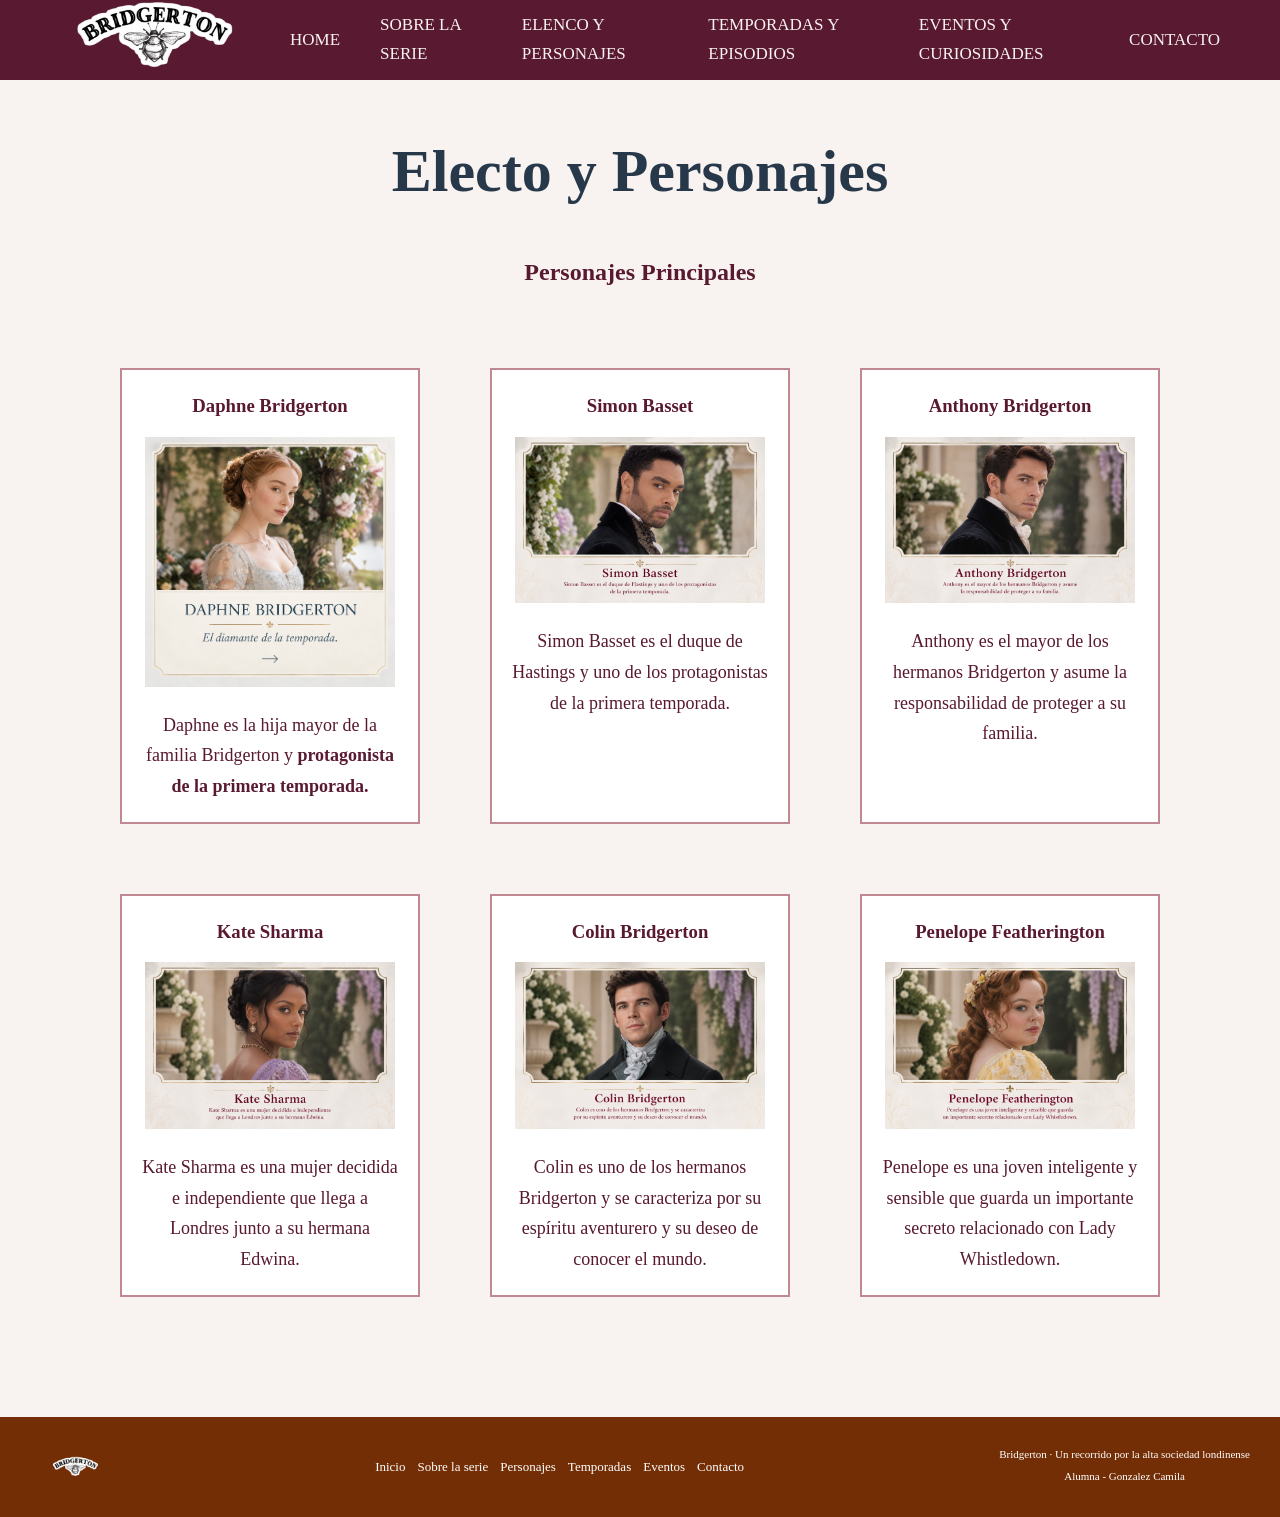
==== pages/personajes.html @ 9362765f "Add files via upload" ====
<!DOCTYPE html>
<html lang="es">
<head>
    <meta charset="UTF-8">
    <meta name="viewport" content="width=device-width, initial-scale=1.0">
    <title> ELENCO Y PERSONAJES</title>
    <link rel="stylesheet" href="../css/global.css">
   <link rel="stylesheet" href="../css/personajes.css">
   <link rel="icon" type="image/png" href="../Img/logo.png">

</head>

<body>
    <header>
   <nav>
   <a href="../index.html"><img class="logo" src="../Img/logo.png" alt="Logo de Bridgerton"></a>
    <a href="../index.html">HOME</a>
    <a href="sinapsis.html">SOBRE LA SERIE</a>
    <a href="personajes.html">ELENCO Y PERSONAJES</a>
    <a href="temporadas.html">TEMPORADAS Y EPISODIOS</a>
    <a href="eventos.html">EVENTOS Y CURIOSIDADES</a>
    <a href="contacto.html">CONTACTO</a>
    </nav>
    </header>

    <main> <!-- Ocupamos section o article segun el contenido  -->
        <h1>Electo y Personajes</h1>

 <section class="personajes">

  <h2>Personajes Principales</h2>

 <article>
    <h3>Daphne Bridgerton</h3>
<img src="../Img/Daphe.png" alt="Daphne Bridgerton">

<p> Daphne es la hija mayor  de la familia Bridgerton y <strong>protagonista de la primera temporada.</strong>
</article>
<article>
    <h3>Simon Basset</h3>
    <img src="../Img/simon.png" alt="Simon Basset">
    <p>Simon Basset es el duque de Hastings y uno de los protagonistas de la primera temporada.</p>
</article>

<article>
    <h3>Anthony Bridgerton</h3>
    <img src="../Img/anthony.png" alt="Anthony Bridgerton">
    <p>Anthony es el mayor de los hermanos Bridgerton y asume la responsabilidad de proteger a su familia.</p>
</article>

<article>
    <h3>Kate Sharma</h3>
    <img src="../Img/kate.png" alt="Kate Sharma">
    <p>Kate Sharma es una mujer decidida e independiente que llega a Londres junto a su hermana Edwina.</p>
</article>

<article>
    <h3>Colin Bridgerton</h3>
    <img src="../Img/colin.png" alt="Colin Bridgerton">
    <p>Colin es uno de los hermanos Bridgerton y se caracteriza por su espíritu aventurero y su deseo de conocer el mundo.</p>
</article>

<article>
    <h3>Penelope Featherington</h3>
    <img src="../Img/penelope.png" alt="Penelope Featherington">
    <p>Penelope es una joven inteligente y sensible que guarda un importante secreto relacionado con Lady Whistledown.</p>
</article>

 </section>


    </main>
   

   
  <footer class="pie-pagina">

    <div class="footer-logo">
        <img src="../Img/logo.png" alt="Logo de Bridgerton">
    </div>

    <div class="footer-enlaces">
        <a href="../index.html">Inicio</a>
        <a href="sinapsis.html">Sobre la serie</a>
        <a href="personajes.html">Personajes</a>
        <a href="temporadas.html">Temporadas</a>
        <a href="eventos.html">Eventos</a>
        <a href="contacto.html">Contacto</a>
    </div>

    <div class="footer-creditos">
        <p>Bridgerton · Un recorrido por la alta sociedad londinense</p>
        <p>Alumna - Gonzalez Camila</p>
    </div>

</footer>

</footer>


</html>
---- css/global.css ----
body {
    background-color: #f8f3f0;  /*FONDO*/
    color: #591931;  /*TEXTO*/ 
    font-family: Georgia, 'Times New Roman', Times, serif;
    line-height: 1.7;
}

a {
    color: #591931;
    text-decoration: none;
}

*{
   margin: 0;
    padding: 0;
    box-sizing: border-box;
}
nav a {
    color: #f8f3f0;
    text-decoration: none;
    margin: 0 20px;
    font-size: 17px;
    display: inline-block;
    transition: color 0.3s ease, transform 0.3s ease;
}

nav a:hover {
    color: #bf8892;
    transform: translateY(-3px);
}

/* FOOTER */

.pie-pagina {
    width: 100%;
    min-height: 100px;
    background-color: #732E06;
    padding: 15px 30px;
    display: flex;
    align-items: center;
    justify-content: space-between;
    gap: 15px;
}

.pie-pagina .footer-logo img {
    width: 90px;
    height: 55px;
    object-fit: contain;
    display: block;
}

.footer-enlaces {
    display: flex;
    flex-wrap: wrap;
    justify-content: center;
    gap: 12px;
}

.footer-enlaces a {
    color: white;
    font-size: 13px;
}

.footer-creditos {
    text-align: center;
}

.footer-creditos p {
    color: white;
    font-size: 11px;
    margin-bottom: 3px;
}

nav{
height: 80px;
    display: flex;
    align-items: center;
    justify-content: space-between;
    padding: 10px 40px;
    background-color: #591931;
}

nav .logo{
  width: 190px;
    height: auto;
    object-fit: contain;

} 

/* Animación de aparición de títulos */

main h1 {
    animation: aparecer 1s ease;
}

@keyframes aparecer {
    from {
        opacity: 0;
        transform: translateY(20px);
    }

    to {
        opacity: 1;
        transform: translateY(0);
    }
}

main p {
    color: #591931;
    font-size: 18px;
}
---- css/personajes.css ----
article img {
    width: 250px;
    height: auto;
}
main{
padding: 40px;
    background-color: #F8F3F0;
}

main h1 {
    color: #263849;
    font-size: 60px;
    text-align: center;
    margin-bottom: 30px;
}
section h2 {
    color: #591931;
    text-align: center;
    margin-bottom: 25px;
}

article {
    background-color: white;
    padding: 20px;
    margin: 20px;
    text-align: center;
    border: 2px solid #BF8892;
    transition: transform 0.3s ease, box-shadow 0.3s ease;
}

article:hover {
    transform: translateY(-8px);
    box-shadow: 0 8px 20px rgba(89, 25, 49, 0.20);
}

article h3 {
    color: #591931;
    margin-bottom: 15px;
}

article p {
    color: #591931;
    margin-top: 15px;
}

.personajes {
    display: flex;
    flex-wrap: wrap;
    justify-content: center;
    gap: 30px;
}

.personajes h2 {
    flex-basis: 100%;
    text-align: center;
}

.personajes article {
    width: 300px;
}

main section:last-child {
    margin-bottom: 60px;
}
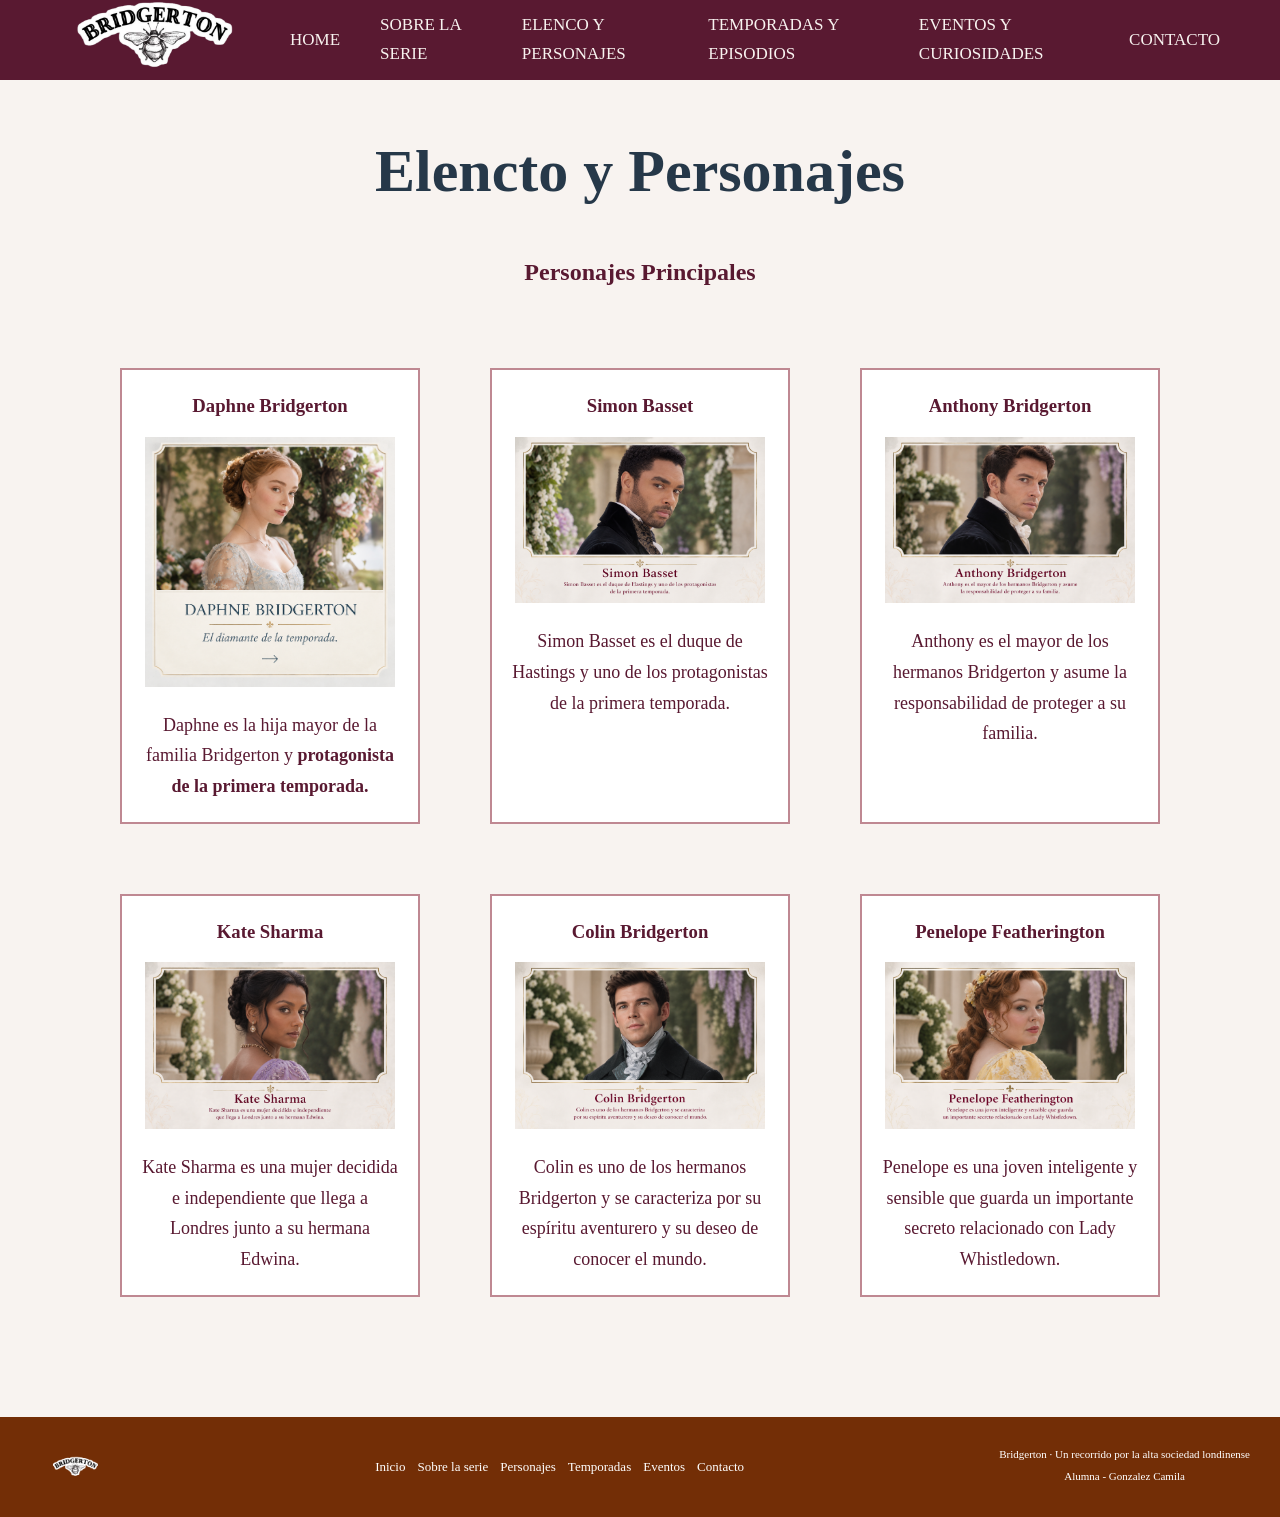
==== commit 85af62ff: "Fix HTML formatting and structure in personajes.html" ====
--- a/pages/personajes.html
+++ b/pages/personajes.html
@@ -24,7 +24,7 @@
     </header>
 
     <main> <!-- Ocupamos section o article segun el contenido  -->
-        <h1>Electo y Personajes</h1>
+        <h1>Elencto y Personajes</h1>
 
  <section class="personajes">
 
@@ -98,4 +98,4 @@
 </footer>
 
 
-</html>+</html>
